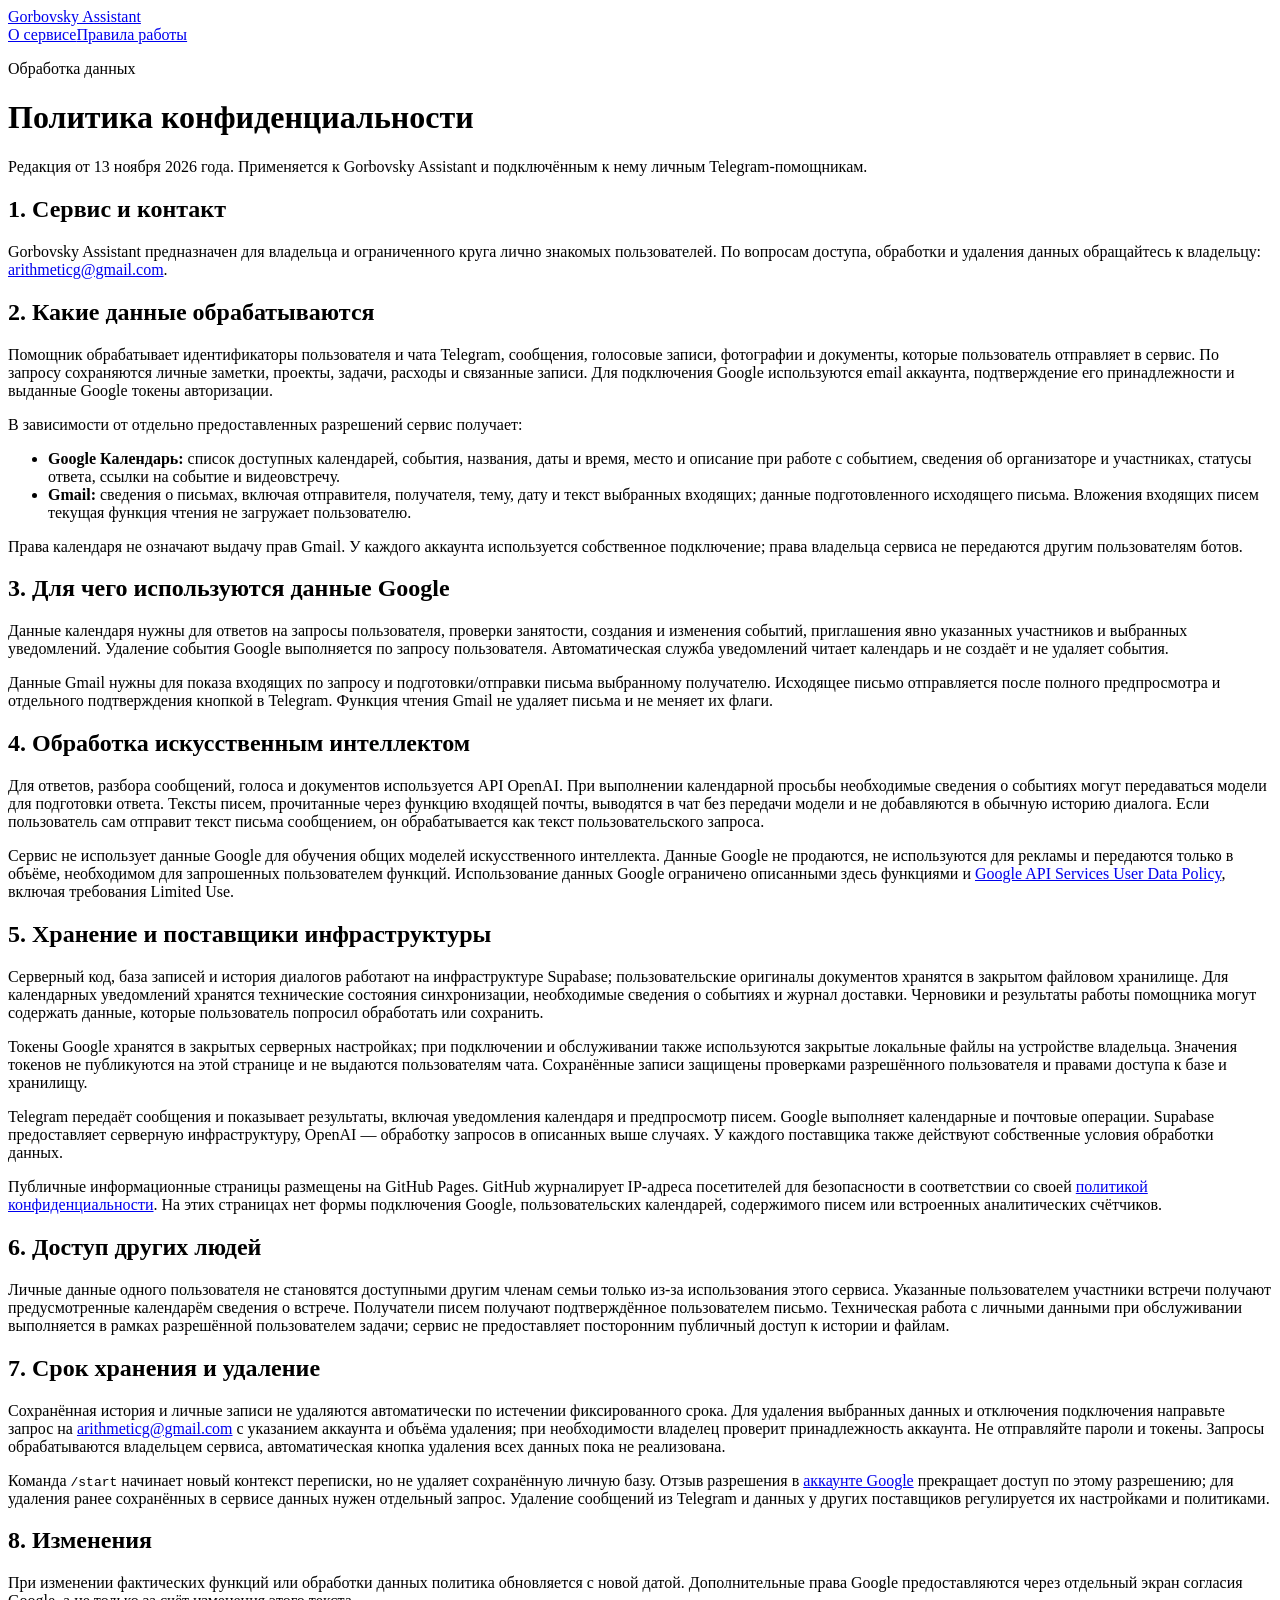
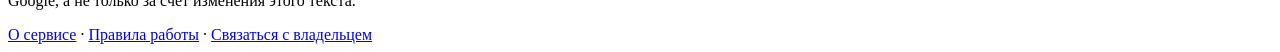
==== privacy.html @ ffb77140 "Publish Gorbovsky Assistant privacy.html" ====
<!doctype html>
<html lang="ru"><head><meta charset="utf-8"><meta name="viewport" content="width=device-width,initial-scale=1"><title>Конфиденциальность — Gorbovsky Assistant</title><link rel="stylesheet" href="site.css"></head><body>
<header><a href="index.html">Gorbovsky Assistant</a><nav aria-label="Навигация"><a href="index.html">О сервисе</a><a href="terms.html">Правила работы</a></nav></header><main>
<p class="eyebrow">Обработка данных</p><h1>Политика конфиденциальности</h1><p class="meta">Редакция от 13 ноября 2026 года. Применяется к Gorbovsky Assistant и подключённым к нему личным Telegram-помощникам.</p>
<h2>1. Сервис и контакт</h2><p>Gorbovsky Assistant предназначен для владельца и ограниченного круга лично знакомых пользователей. По вопросам доступа, обработки и удаления данных обращайтесь к владельцу: <a href="mailto:arithmeticg@gmail.com">arithmeticg@gmail.com</a>.</p>
<h2>2. Какие данные обрабатываются</h2><p>Помощник обрабатывает идентификаторы пользователя и чата Telegram, сообщения, голосовые записи, фотографии и документы, которые пользователь отправляет в сервис. По запросу сохраняются личные заметки, проекты, задачи, расходы и связанные записи. Для подключения Google используются email аккаунта, подтверждение его принадлежности и выданные Google токены авторизации.</p>
<p>В зависимости от отдельно предоставленных разрешений сервис получает:</p><ul><li><strong>Google Календарь:</strong> список доступных календарей, события, названия, даты и время, место и описание при работе с событием, сведения об организаторе и участниках, статусы ответа, ссылки на событие и видеовстречу.</li><li><strong>Gmail:</strong> сведения о письмах, включая отправителя, получателя, тему, дату и текст выбранных входящих; данные подготовленного исходящего письма. Вложения входящих писем текущая функция чтения не загружает пользователю.</li></ul><p>Права календаря не означают выдачу прав Gmail. У каждого аккаунта используется собственное подключение; права владельца сервиса не передаются другим пользователям ботов.</p>
<h2>3. Для чего используются данные Google</h2><p>Данные календаря нужны для ответов на запросы пользователя, проверки занятости, создания и изменения событий, приглашения явно указанных участников и выбранных уведомлений. Удаление события Google выполняется по запросу пользователя. Автоматическая служба уведомлений читает календарь и не создаёт и не удаляет события.</p><p>Данные Gmail нужны для показа входящих по запросу и подготовки/отправки письма выбранному получателю. Исходящее письмо отправляется после полного предпросмотра и отдельного подтверждения кнопкой в Telegram. Функция чтения Gmail не удаляет письма и не меняет их флаги.</p>
<h2>4. Обработка искусственным интеллектом</h2><p>Для ответов, разбора сообщений, голоса и документов используется API OpenAI. При выполнении календарной просьбы необходимые сведения о событиях могут передаваться модели для подготовки ответа. Тексты писем, прочитанные через функцию входящей почты, выводятся в чат без передачи модели и не добавляются в обычную историю диалога. Если пользователь сам отправит текст письма сообщением, он обрабатывается как текст пользовательского запроса.</p><p>Сервис не использует данные Google для обучения общих моделей искусственного интеллекта. Данные Google не продаются, не используются для рекламы и передаются только в объёме, необходимом для запрошенных пользователем функций. Использование данных Google ограничено описанными здесь функциями и <a href="https://developers.google.com/terms/api-services-user-data-policy">Google API Services User Data Policy</a>, включая требования Limited Use.</p>
<h2>5. Хранение и поставщики инфраструктуры</h2><p>Серверный код, база записей и история диалогов работают на инфраструктуре Supabase; пользовательские оригиналы документов хранятся в закрытом файловом хранилище. Для календарных уведомлений хранятся технические состояния синхронизации, необходимые сведения о событиях и журнал доставки. Черновики и результаты работы помощника могут содержать данные, которые пользователь попросил обработать или сохранить.</p><p>Токены Google хранятся в закрытых серверных настройках; при подключении и обслуживании также используются закрытые локальные файлы на устройстве владельца. Значения токенов не публикуются на этой странице и не выдаются пользователям чата. Сохранённые записи защищены проверками разрешённого пользователя и правами доступа к базе и хранилищу.</p><p>Telegram передаёт сообщения и показывает результаты, включая уведомления календаря и предпросмотр писем. Google выполняет календарные и почтовые операции. Supabase предоставляет серверную инфраструктуру, OpenAI — обработку запросов в описанных выше случаях. У каждого поставщика также действуют собственные условия обработки данных.</p>
<p>Публичные информационные страницы размещены на GitHub Pages. GitHub журналирует IP-адреса посетителей для безопасности в соответствии со своей <a href="https://docs.github.com/en/site-policy/privacy-policies/github-general-privacy-statement">политикой конфиденциальности</a>. На этих страницах нет формы подключения Google, пользовательских календарей, содержимого писем или встроенных аналитических счётчиков.</p>
<h2>6. Доступ других людей</h2><p>Личные данные одного пользователя не становятся доступными другим членам семьи только из-за использования этого сервиса. Указанные пользователем участники встречи получают предусмотренные календарём сведения о встрече. Получатели писем получают подтверждённое пользователем письмо. Техническая работа с личными данными при обслуживании выполняется в рамках разрешённой пользователем задачи; сервис не предоставляет посторонним публичный доступ к истории и файлам.</p>
<h2>7. Срок хранения и удаление</h2><p>Сохранённая история и личные записи не удаляются автоматически по истечении фиксированного срока. Для удаления выбранных данных и отключения подключения направьте запрос на <a href="mailto:arithmeticg@gmail.com">arithmeticg@gmail.com</a> с указанием аккаунта и объёма удаления; при необходимости владелец проверит принадлежность аккаунта. Не отправляйте пароли и токены. Запросы обрабатываются владельцем сервиса, автоматическая кнопка удаления всех данных пока не реализована.</p><p>Команда <code>/start</code> начинает новый контекст переписки, но не удаляет сохранённую личную базу. Отзыв разрешения в <a href="https://myaccount.google.com/connections">аккаунте Google</a> прекращает доступ по этому разрешению; для удаления ранее сохранённых в сервисе данных нужен отдельный запрос. Удаление сообщений из Telegram и данных у других поставщиков регулируется их настройками и политиками.</p>
<h2>8. Изменения</h2><p>При изменении фактических функций или обработки данных политика обновляется с новой датой. Дополнительные права Google предоставляются через отдельный экран согласия Google, а не только за счёт изменения этого текста.</p>
</main><footer><a href="index.html">О сервисе</a> · <a href="terms.html">Правила работы</a> · <a href="mailto:arithmeticg@gmail.com">Связаться с владельцем</a></footer></body></html>
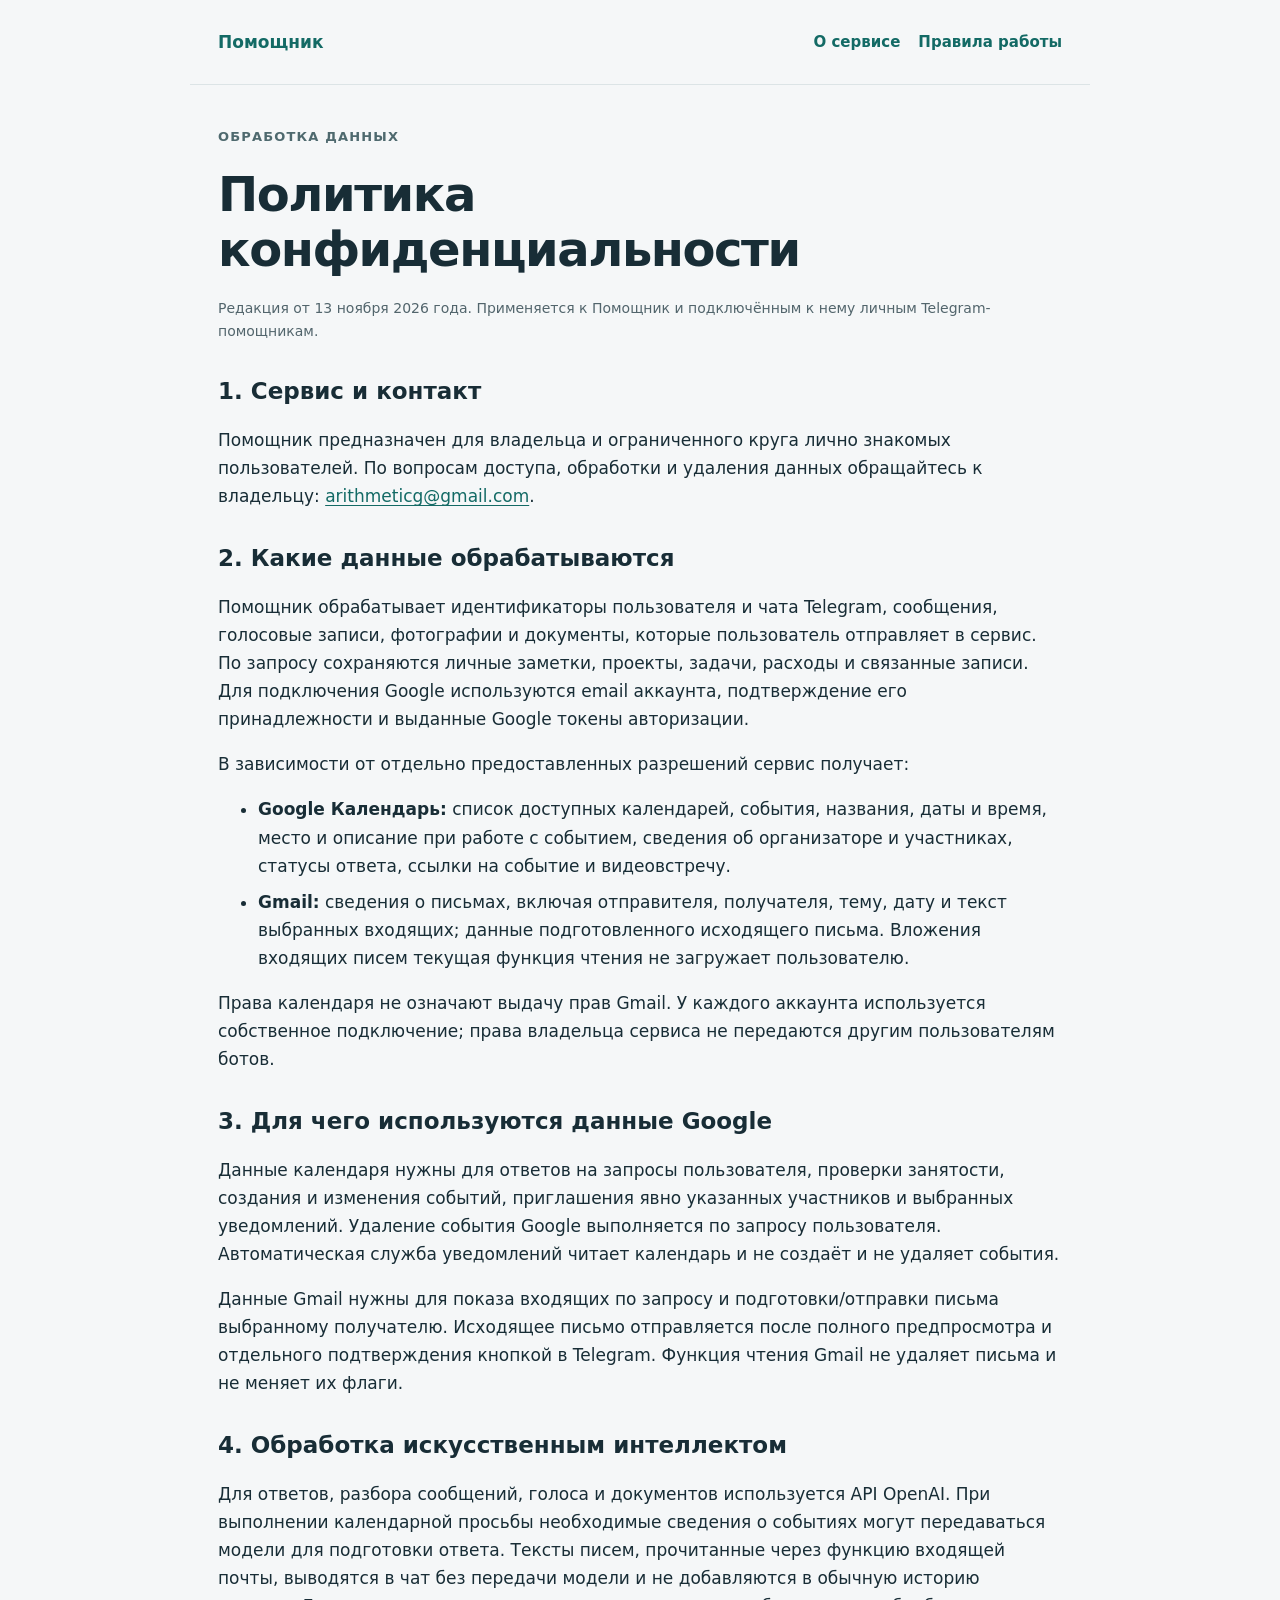
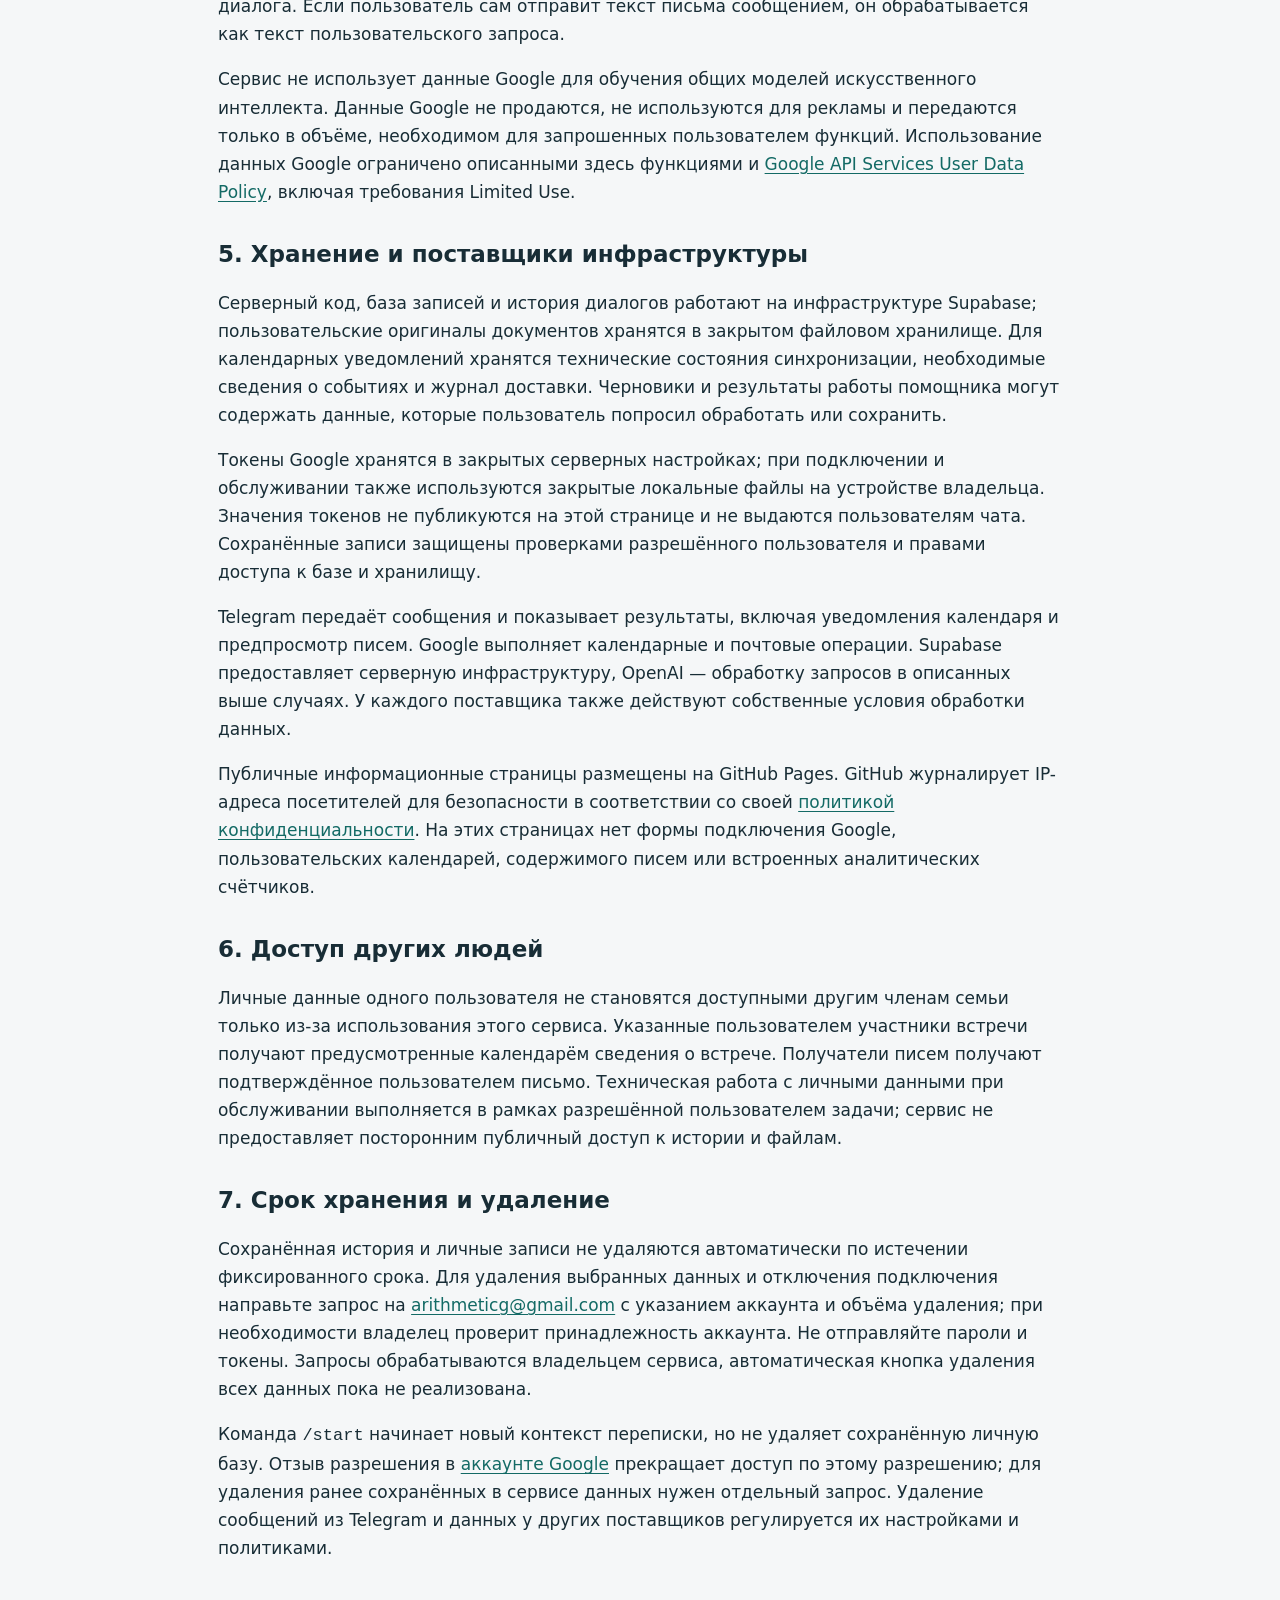
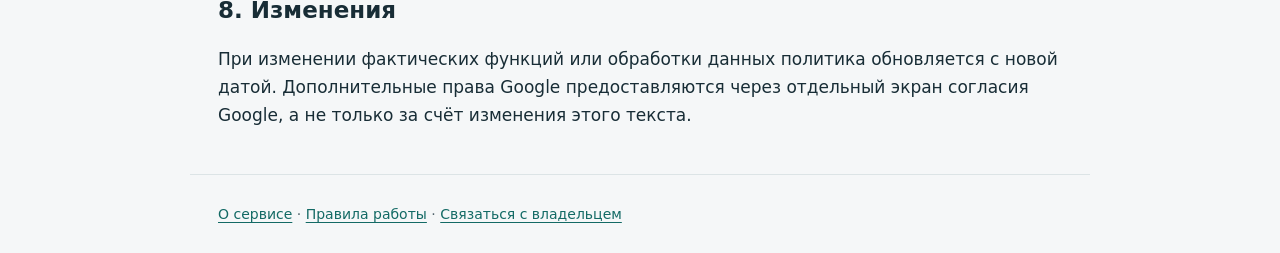
==== commit a9744884: "Use neutral application name Помощник" ====
--- a/privacy.html
+++ b/privacy.html
@@ -1,8 +1,8 @@
 <!doctype html>
-<html lang="ru"><head><meta charset="utf-8"><meta name="viewport" content="width=device-width,initial-scale=1"><title>Конфиденциальность — Gorbovsky Assistant</title><link rel="stylesheet" href="site.css"></head><body>
-<header><a href="index.html">Gorbovsky Assistant</a><nav aria-label="Навигация"><a href="index.html">О сервисе</a><a href="terms.html">Правила работы</a></nav></header><main>
-<p class="eyebrow">Обработка данных</p><h1>Политика конфиденциальности</h1><p class="meta">Редакция от 13 ноября 2026 года. Применяется к Gorbovsky Assistant и подключённым к нему личным Telegram-помощникам.</p>
-<h2>1. Сервис и контакт</h2><p>Gorbovsky Assistant предназначен для владельца и ограниченного круга лично знакомых пользователей. По вопросам доступа, обработки и удаления данных обращайтесь к владельцу: <a href="mailto:arithmeticg@gmail.com">arithmeticg@gmail.com</a>.</p>
+<html lang="ru"><head><meta charset="utf-8"><meta name="viewport" content="width=device-width,initial-scale=1"><title>Конфиденциальность — Помощник</title><link rel="stylesheet" href="site.css"></head><body>
+<header><a href="index.html">Помощник</a><nav aria-label="Навигация"><a href="index.html">О сервисе</a><a href="terms.html">Правила работы</a></nav></header><main>
+<p class="eyebrow">Обработка данных</p><h1>Политика конфиденциальности</h1><p class="meta">Редакция от 13 ноября 2026 года. Применяется к Помощник и подключённым к нему личным Telegram-помощникам.</p>
+<h2>1. Сервис и контакт</h2><p>Помощник предназначен для владельца и ограниченного круга лично знакомых пользователей. По вопросам доступа, обработки и удаления данных обращайтесь к владельцу: <a href="mailto:arithmeticg@gmail.com">arithmeticg@gmail.com</a>.</p>
 <h2>2. Какие данные обрабатываются</h2><p>Помощник обрабатывает идентификаторы пользователя и чата Telegram, сообщения, голосовые записи, фотографии и документы, которые пользователь отправляет в сервис. По запросу сохраняются личные заметки, проекты, задачи, расходы и связанные записи. Для подключения Google используются email аккаунта, подтверждение его принадлежности и выданные Google токены авторизации.</p>
 <p>В зависимости от отдельно предоставленных разрешений сервис получает:</p><ul><li><strong>Google Календарь:</strong> список доступных календарей, события, названия, даты и время, место и описание при работе с событием, сведения об организаторе и участниках, статусы ответа, ссылки на событие и видеовстречу.</li><li><strong>Gmail:</strong> сведения о письмах, включая отправителя, получателя, тему, дату и текст выбранных входящих; данные подготовленного исходящего письма. Вложения входящих писем текущая функция чтения не загружает пользователю.</li></ul><p>Права календаря не означают выдачу прав Gmail. У каждого аккаунта используется собственное подключение; права владельца сервиса не передаются другим пользователям ботов.</p>
 <h2>3. Для чего используются данные Google</h2><p>Данные календаря нужны для ответов на запросы пользователя, проверки занятости, создания и изменения событий, приглашения явно указанных участников и выбранных уведомлений. Удаление события Google выполняется по запросу пользователя. Автоматическая служба уведомлений читает календарь и не создаёт и не удаляет события.</p><p>Данные Gmail нужны для показа входящих по запросу и подготовки/отправки письма выбранному получателю. Исходящее письмо отправляется после полного предпросмотра и отдельного подтверждения кнопкой в Telegram. Функция чтения Gmail не удаляет письма и не меняет их флаги.</p>
--- a/site.css
+++ b/site.css
@@ -0,0 +1 @@
+:root{font-family:system-ui,-apple-system,BlinkMacSystemFont,"Segoe UI",sans-serif;color:#182d36;background:#f5f7f8;line-height:1.65;font-size:17px}*{box-sizing:border-box}body{margin:0}a{color:#136a65;text-underline-offset:3px}a:hover{color:#0a4945}header,main,footer{max-width:900px;margin:auto;padding:28px}header{display:flex;align-items:center;justify-content:space-between;gap:20px;border-bottom:1px solid #dce4e6}header a{font-weight:700;text-decoration:none}nav{display:flex;gap:18px;font-size:15px}.eyebrow{font-weight:650;font-size:13px;letter-spacing:.09em;text-transform:uppercase;color:#4e696e}h1{font-size:clamp(32px,5vw,48px);line-height:1.14;letter-spacing:-.03em;margin:20px 0}h2{font-size:23px;line-height:1.3;margin-top:34px}.lead{font-size:20px;color:#455c65;max-width:740px}.card{background:#fff;border:1px solid #dce4e6;border-radius:18px;padding:24px;margin:24px 0}.card h2{margin-top:0}li{margin:8px 0}footer{color:#52656c;font-size:14px;border-top:1px solid #dce4e6}p,li{overflow-wrap:anywhere}.notice{border-left:4px solid #368c80;padding-left:18px;color:#405962}.meta{font-size:14px;color:#52656c}@media(max-width:580px){header,main,footer{padding:22px}header{align-items:flex-start;flex-direction:column}nav{flex-wrap:wrap}.card{padding:20px}}
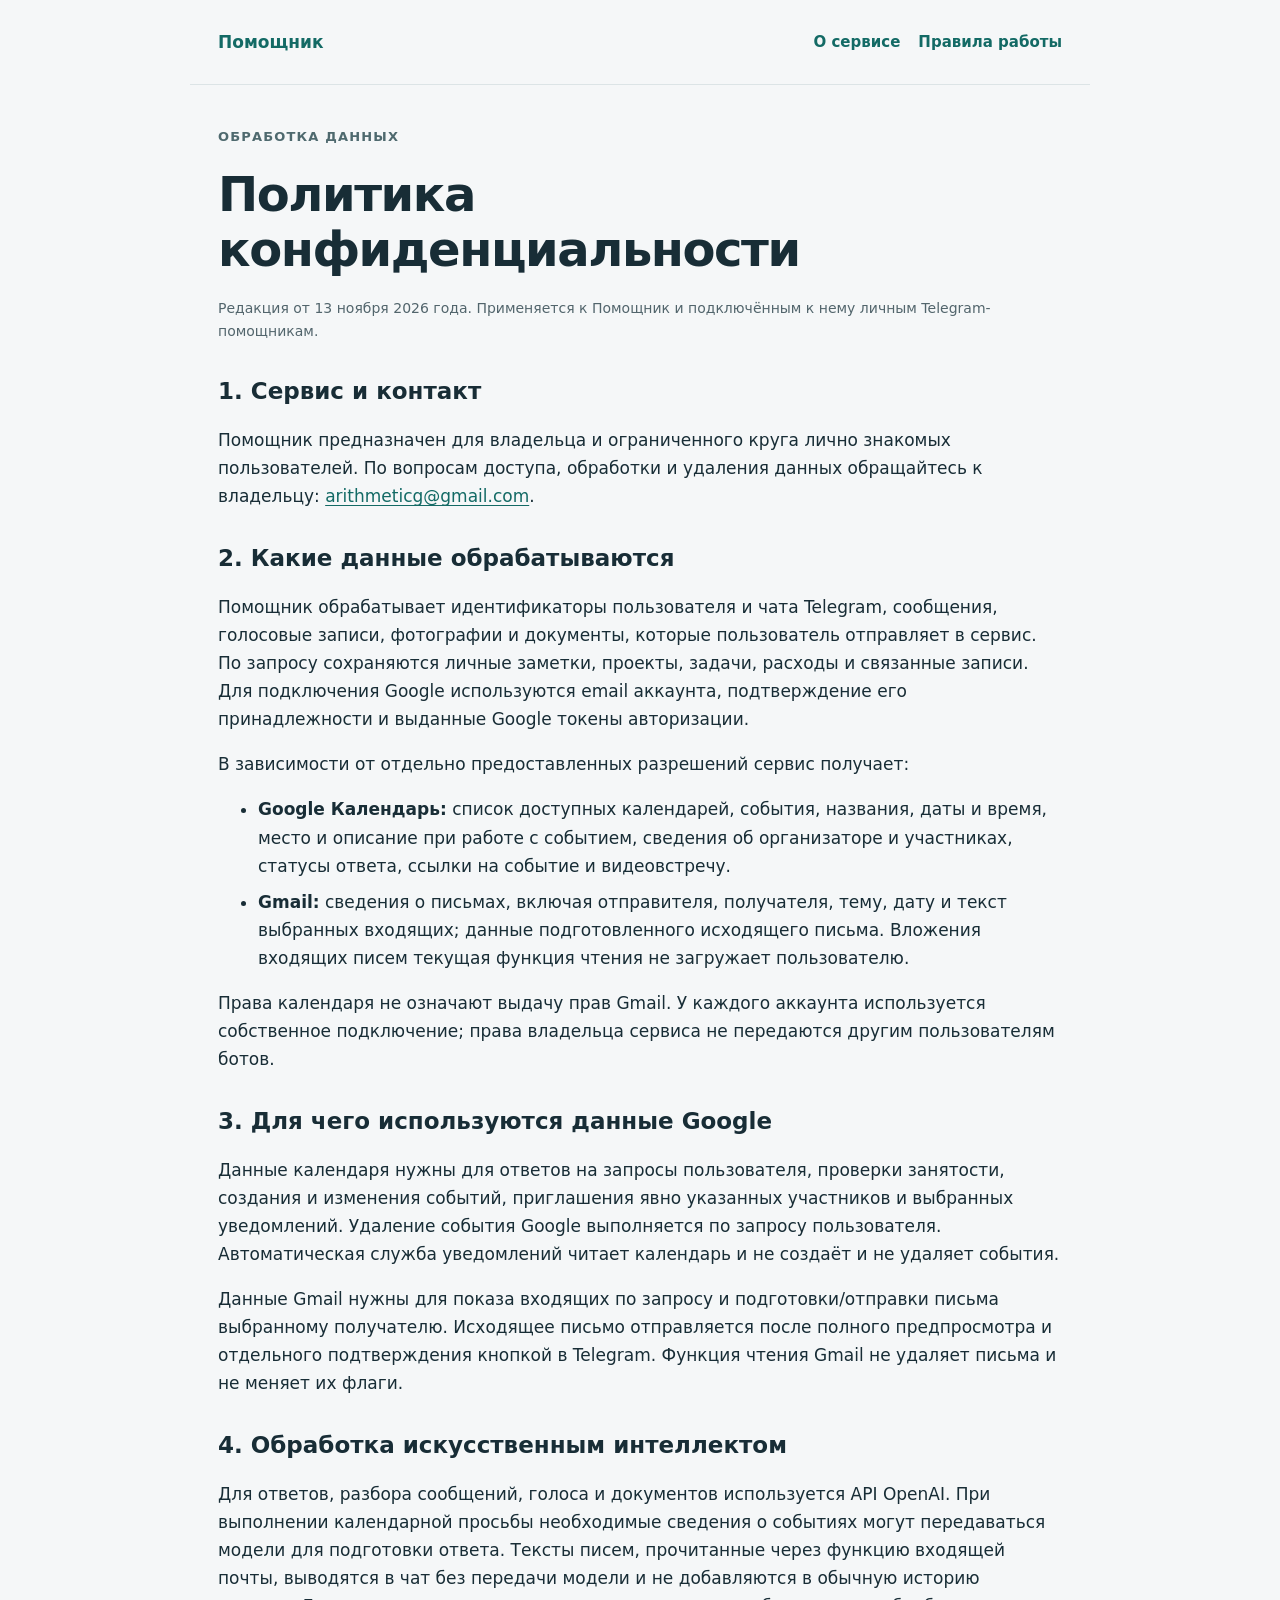
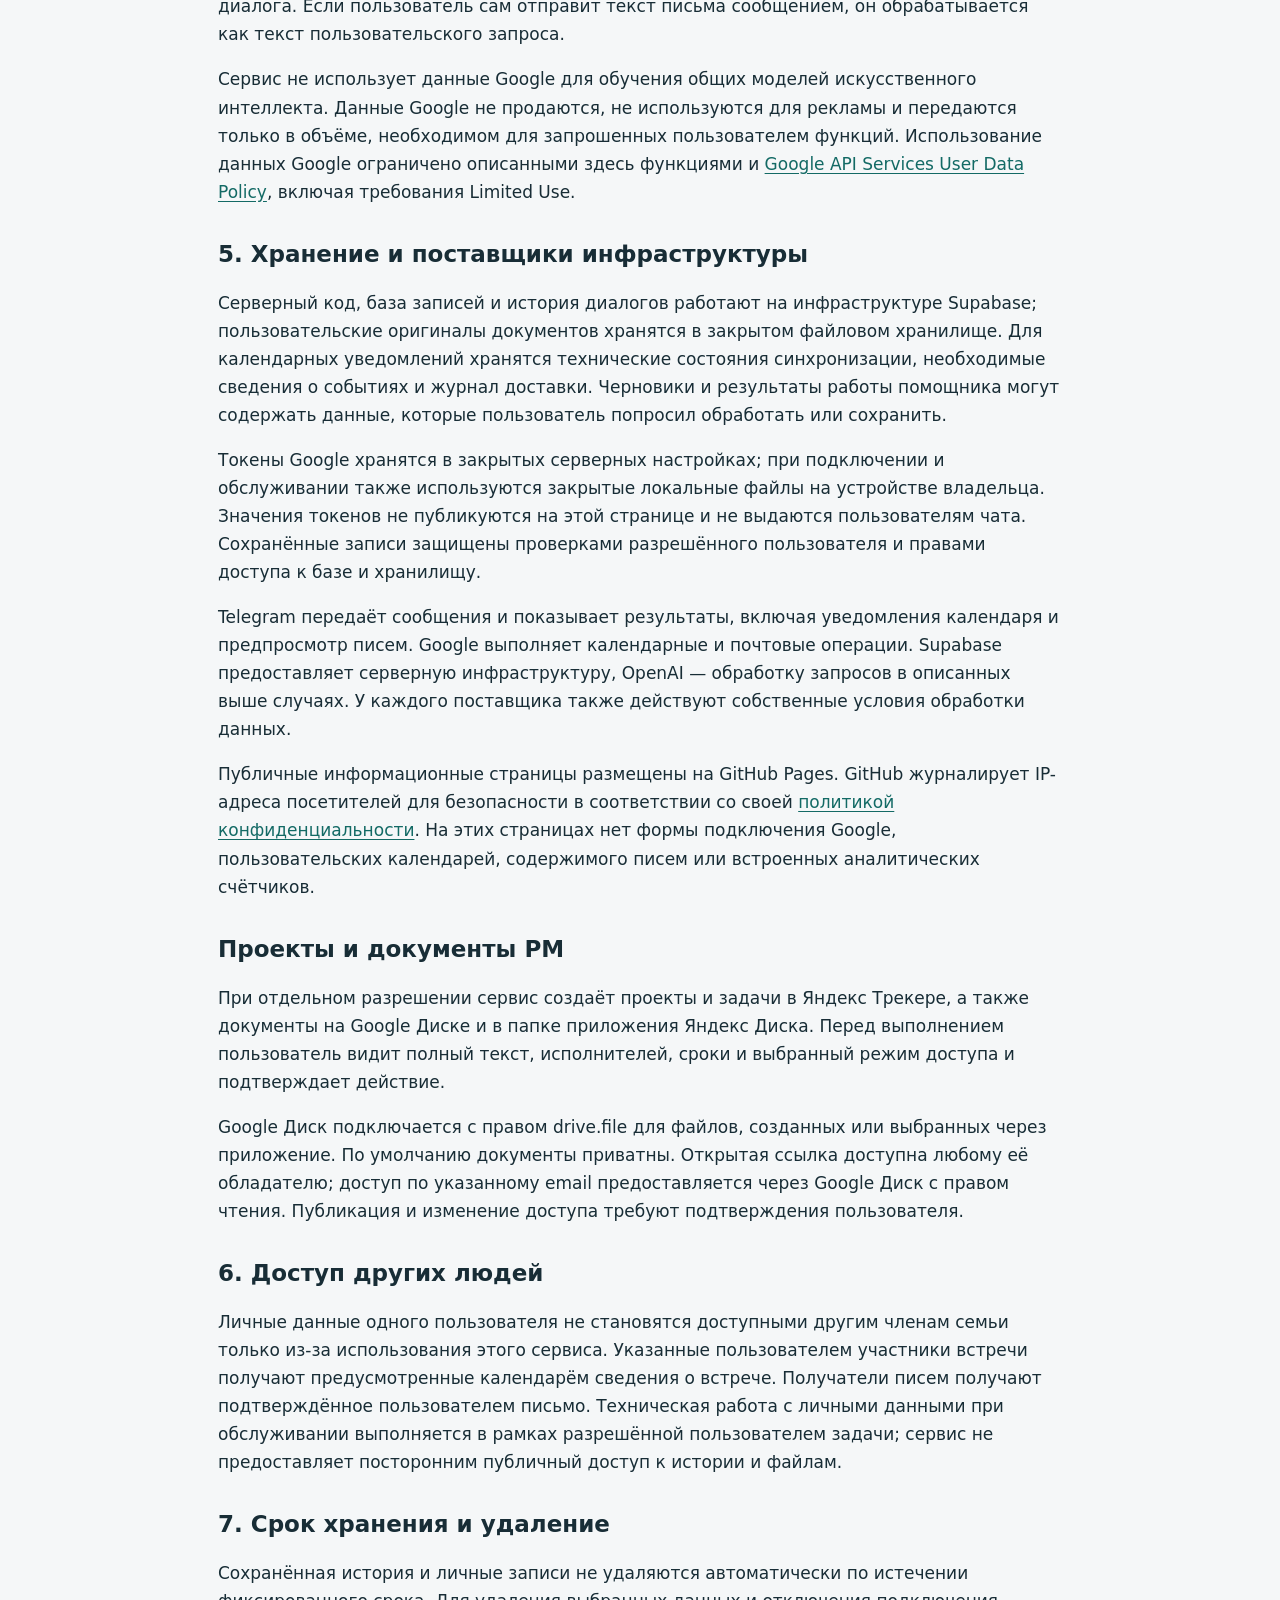
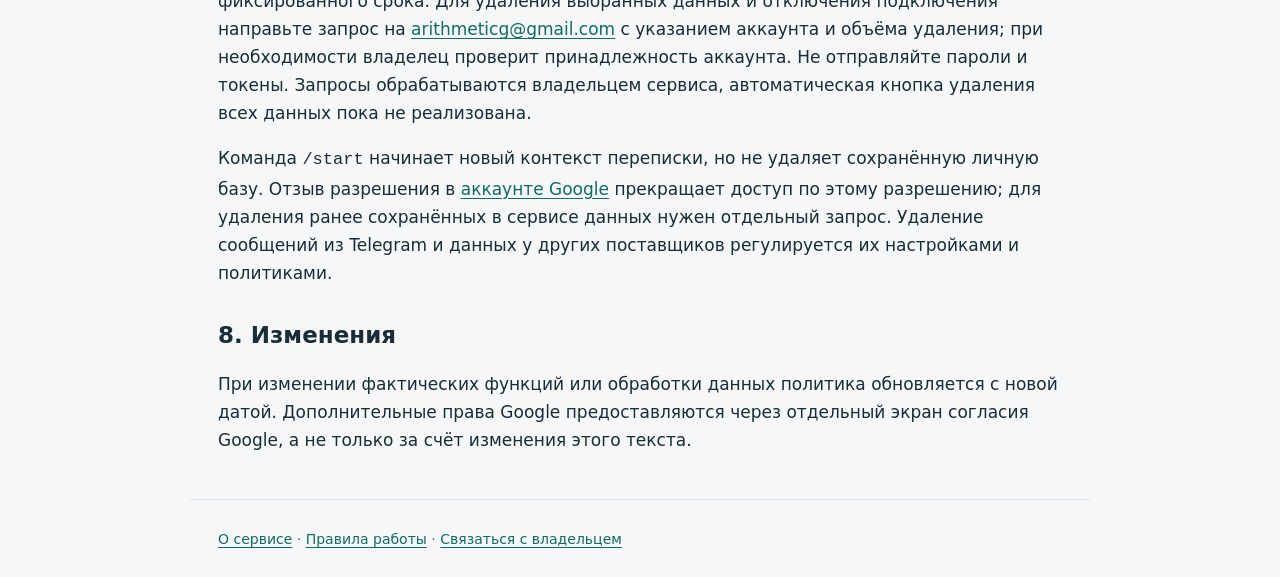
==== commit 463db5ae: "Explain PM project and file sharing functions; preserve existing public policy" ====
--- a/privacy.html
+++ b/privacy.html
@@ -9,6 +9,7 @@
 <h2>4. Обработка искусственным интеллектом</h2><p>Для ответов, разбора сообщений, голоса и документов используется API OpenAI. При выполнении календарной просьбы необходимые сведения о событиях могут передаваться модели для подготовки ответа. Тексты писем, прочитанные через функцию входящей почты, выводятся в чат без передачи модели и не добавляются в обычную историю диалога. Если пользователь сам отправит текст письма сообщением, он обрабатывается как текст пользовательского запроса.</p><p>Сервис не использует данные Google для обучения общих моделей искусственного интеллекта. Данные Google не продаются, не используются для рекламы и передаются только в объёме, необходимом для запрошенных пользователем функций. Использование данных Google ограничено описанными здесь функциями и <a href="https://developers.google.com/terms/api-services-user-data-policy">Google API Services User Data Policy</a>, включая требования Limited Use.</p>
 <h2>5. Хранение и поставщики инфраструктуры</h2><p>Серверный код, база записей и история диалогов работают на инфраструктуре Supabase; пользовательские оригиналы документов хранятся в закрытом файловом хранилище. Для календарных уведомлений хранятся технические состояния синхронизации, необходимые сведения о событиях и журнал доставки. Черновики и результаты работы помощника могут содержать данные, которые пользователь попросил обработать или сохранить.</p><p>Токены Google хранятся в закрытых серверных настройках; при подключении и обслуживании также используются закрытые локальные файлы на устройстве владельца. Значения токенов не публикуются на этой странице и не выдаются пользователям чата. Сохранённые записи защищены проверками разрешённого пользователя и правами доступа к базе и хранилищу.</p><p>Telegram передаёт сообщения и показывает результаты, включая уведомления календаря и предпросмотр писем. Google выполняет календарные и почтовые операции. Supabase предоставляет серверную инфраструктуру, OpenAI — обработку запросов в описанных выше случаях. У каждого поставщика также действуют собственные условия обработки данных.</p>
 <p>Публичные информационные страницы размещены на GitHub Pages. GitHub журналирует IP-адреса посетителей для безопасности в соответствии со своей <a href="https://docs.github.com/en/site-policy/privacy-policies/github-general-privacy-statement">политикой конфиденциальности</a>. На этих страницах нет формы подключения Google, пользовательских календарей, содержимого писем или встроенных аналитических счётчиков.</p>
+<h2>Проекты и документы PM</h2><p>При отдельном разрешении сервис создаёт проекты и задачи в Яндекс Трекере, а также документы на Google Диске и в папке приложения Яндекс Диска. Перед выполнением пользователь видит полный текст, исполнителей, сроки и выбранный режим доступа и подтверждает действие.</p><p>Google Диск подключается с правом drive.file для файлов, созданных или выбранных через приложение. По умолчанию документы приватны. Открытая ссылка доступна любому её обладателю; доступ по указанному email предоставляется через Google Диск с правом чтения. Публикация и изменение доступа требуют подтверждения пользователя.</p>
 <h2>6. Доступ других людей</h2><p>Личные данные одного пользователя не становятся доступными другим членам семьи только из-за использования этого сервиса. Указанные пользователем участники встречи получают предусмотренные календарём сведения о встрече. Получатели писем получают подтверждённое пользователем письмо. Техническая работа с личными данными при обслуживании выполняется в рамках разрешённой пользователем задачи; сервис не предоставляет посторонним публичный доступ к истории и файлам.</p>
 <h2>7. Срок хранения и удаление</h2><p>Сохранённая история и личные записи не удаляются автоматически по истечении фиксированного срока. Для удаления выбранных данных и отключения подключения направьте запрос на <a href="mailto:arithmeticg@gmail.com">arithmeticg@gmail.com</a> с указанием аккаунта и объёма удаления; при необходимости владелец проверит принадлежность аккаунта. Не отправляйте пароли и токены. Запросы обрабатываются владельцем сервиса, автоматическая кнопка удаления всех данных пока не реализована.</p><p>Команда <code>/start</code> начинает новый контекст переписки, но не удаляет сохранённую личную базу. Отзыв разрешения в <a href="https://myaccount.google.com/connections">аккаунте Google</a> прекращает доступ по этому разрешению; для удаления ранее сохранённых в сервисе данных нужен отдельный запрос. Удаление сообщений из Telegram и данных у других поставщиков регулируется их настройками и политиками.</p>
 <h2>8. Изменения</h2><p>При изменении фактических функций или обработки данных политика обновляется с новой датой. Дополнительные права Google предоставляются через отдельный экран согласия Google, а не только за счёт изменения этого текста.</p>
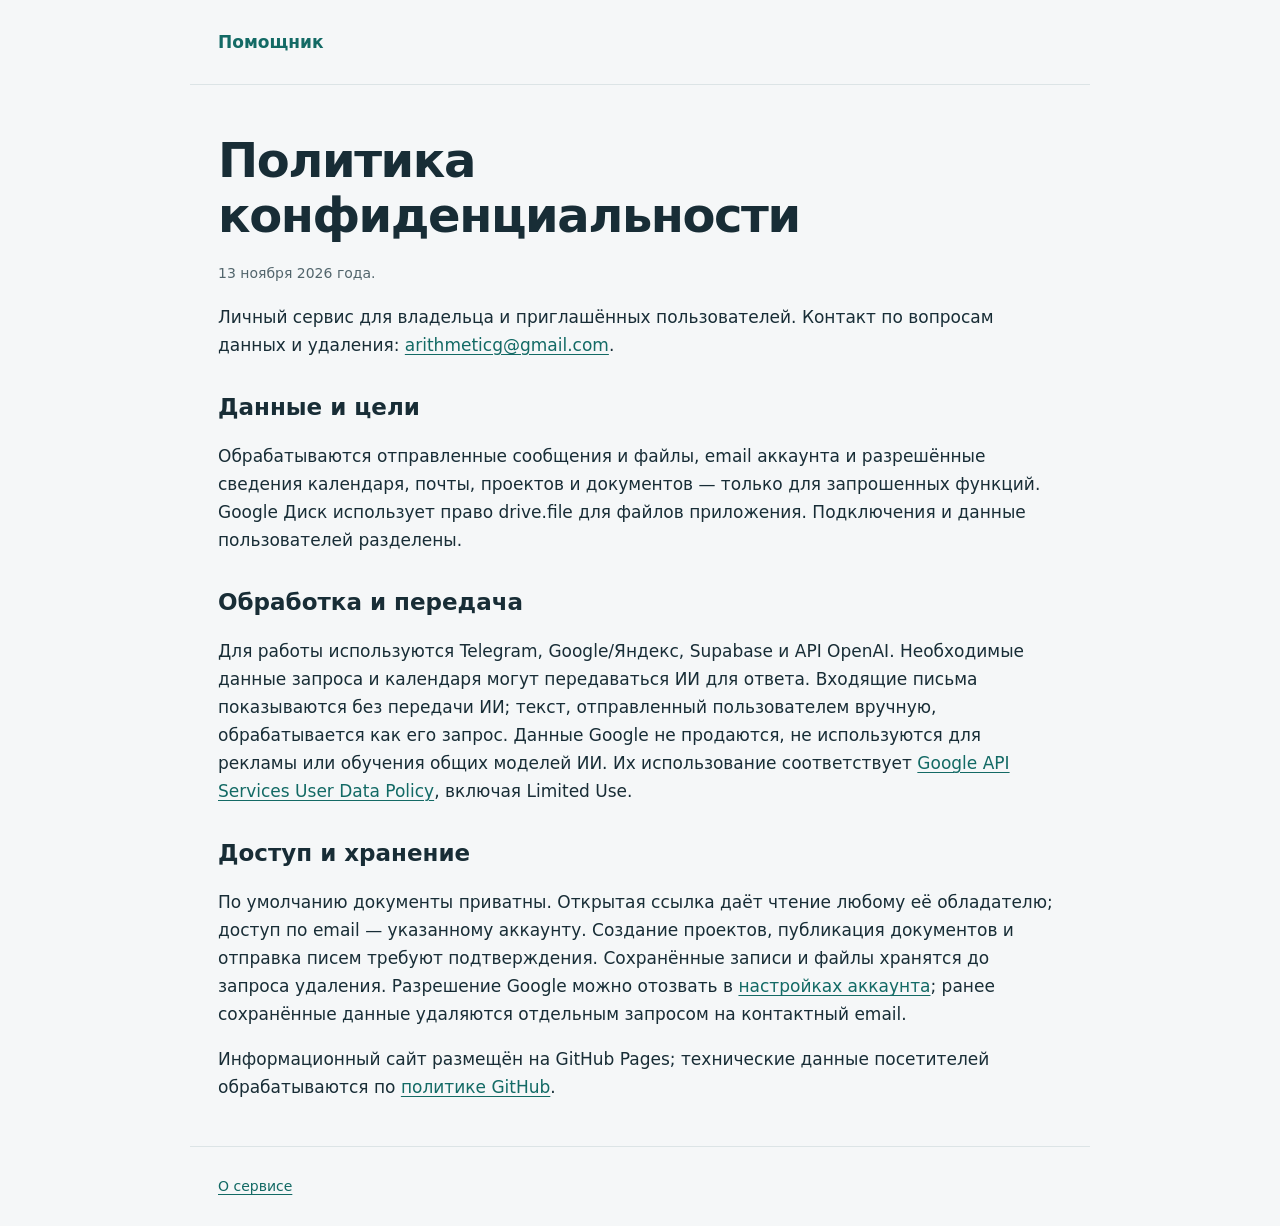
==== commit 6c33b388: "Minimize privacy policy at owner's request; remove operational details" ====
--- a/privacy.html
+++ b/privacy.html
@@ -1,16 +1,9 @@
 <!doctype html>
 <html lang="ru"><head><meta charset="utf-8"><meta name="viewport" content="width=device-width,initial-scale=1"><title>Конфиденциальность — Помощник</title><link rel="stylesheet" href="site.css"></head><body>
-<header><a href="index.html">Помощник</a><nav aria-label="Навигация"><a href="index.html">О сервисе</a><a href="terms.html">Правила работы</a></nav></header><main>
-<p class="eyebrow">Обработка данных</p><h1>Политика конфиденциальности</h1><p class="meta">Редакция от 13 ноября 2026 года. Применяется к Помощник и подключённым к нему личным Telegram-помощникам.</p>
-<h2>1. Сервис и контакт</h2><p>Помощник предназначен для владельца и ограниченного круга лично знакомых пользователей. По вопросам доступа, обработки и удаления данных обращайтесь к владельцу: <a href="mailto:arithmeticg@gmail.com">arithmeticg@gmail.com</a>.</p>
-<h2>2. Какие данные обрабатываются</h2><p>Помощник обрабатывает идентификаторы пользователя и чата Telegram, сообщения, голосовые записи, фотографии и документы, которые пользователь отправляет в сервис. По запросу сохраняются личные заметки, проекты, задачи, расходы и связанные записи. Для подключения Google используются email аккаунта, подтверждение его принадлежности и выданные Google токены авторизации.</p>
-<p>В зависимости от отдельно предоставленных разрешений сервис получает:</p><ul><li><strong>Google Календарь:</strong> список доступных календарей, события, названия, даты и время, место и описание при работе с событием, сведения об организаторе и участниках, статусы ответа, ссылки на событие и видеовстречу.</li><li><strong>Gmail:</strong> сведения о письмах, включая отправителя, получателя, тему, дату и текст выбранных входящих; данные подготовленного исходящего письма. Вложения входящих писем текущая функция чтения не загружает пользователю.</li></ul><p>Права календаря не означают выдачу прав Gmail. У каждого аккаунта используется собственное подключение; права владельца сервиса не передаются другим пользователям ботов.</p>
-<h2>3. Для чего используются данные Google</h2><p>Данные календаря нужны для ответов на запросы пользователя, проверки занятости, создания и изменения событий, приглашения явно указанных участников и выбранных уведомлений. Удаление события Google выполняется по запросу пользователя. Автоматическая служба уведомлений читает календарь и не создаёт и не удаляет события.</p><p>Данные Gmail нужны для показа входящих по запросу и подготовки/отправки письма выбранному получателю. Исходящее письмо отправляется после полного предпросмотра и отдельного подтверждения кнопкой в Telegram. Функция чтения Gmail не удаляет письма и не меняет их флаги.</p>
-<h2>4. Обработка искусственным интеллектом</h2><p>Для ответов, разбора сообщений, голоса и документов используется API OpenAI. При выполнении календарной просьбы необходимые сведения о событиях могут передаваться модели для подготовки ответа. Тексты писем, прочитанные через функцию входящей почты, выводятся в чат без передачи модели и не добавляются в обычную историю диалога. Если пользователь сам отправит текст письма сообщением, он обрабатывается как текст пользовательского запроса.</p><p>Сервис не использует данные Google для обучения общих моделей искусственного интеллекта. Данные Google не продаются, не используются для рекламы и передаются только в объёме, необходимом для запрошенных пользователем функций. Использование данных Google ограничено описанными здесь функциями и <a href="https://developers.google.com/terms/api-services-user-data-policy">Google API Services User Data Policy</a>, включая требования Limited Use.</p>
-<h2>5. Хранение и поставщики инфраструктуры</h2><p>Серверный код, база записей и история диалогов работают на инфраструктуре Supabase; пользовательские оригиналы документов хранятся в закрытом файловом хранилище. Для календарных уведомлений хранятся технические состояния синхронизации, необходимые сведения о событиях и журнал доставки. Черновики и результаты работы помощника могут содержать данные, которые пользователь попросил обработать или сохранить.</p><p>Токены Google хранятся в закрытых серверных настройках; при подключении и обслуживании также используются закрытые локальные файлы на устройстве владельца. Значения токенов не публикуются на этой странице и не выдаются пользователям чата. Сохранённые записи защищены проверками разрешённого пользователя и правами доступа к базе и хранилищу.</p><p>Telegram передаёт сообщения и показывает результаты, включая уведомления календаря и предпросмотр писем. Google выполняет календарные и почтовые операции. Supabase предоставляет серверную инфраструктуру, OpenAI — обработку запросов в описанных выше случаях. У каждого поставщика также действуют собственные условия обработки данных.</p>
-<p>Публичные информационные страницы размещены на GitHub Pages. GitHub журналирует IP-адреса посетителей для безопасности в соответствии со своей <a href="https://docs.github.com/en/site-policy/privacy-policies/github-general-privacy-statement">политикой конфиденциальности</a>. На этих страницах нет формы подключения Google, пользовательских календарей, содержимого писем или встроенных аналитических счётчиков.</p>
-<h2>Проекты и документы PM</h2><p>При отдельном разрешении сервис создаёт проекты и задачи в Яндекс Трекере, а также документы на Google Диске и в папке приложения Яндекс Диска. Перед выполнением пользователь видит полный текст, исполнителей, сроки и выбранный режим доступа и подтверждает действие.</p><p>Google Диск подключается с правом drive.file для файлов, созданных или выбранных через приложение. По умолчанию документы приватны. Открытая ссылка доступна любому её обладателю; доступ по указанному email предоставляется через Google Диск с правом чтения. Публикация и изменение доступа требуют подтверждения пользователя.</p>
-<h2>6. Доступ других людей</h2><p>Личные данные одного пользователя не становятся доступными другим членам семьи только из-за использования этого сервиса. Указанные пользователем участники встречи получают предусмотренные календарём сведения о встрече. Получатели писем получают подтверждённое пользователем письмо. Техническая работа с личными данными при обслуживании выполняется в рамках разрешённой пользователем задачи; сервис не предоставляет посторонним публичный доступ к истории и файлам.</p>
-<h2>7. Срок хранения и удаление</h2><p>Сохранённая история и личные записи не удаляются автоматически по истечении фиксированного срока. Для удаления выбранных данных и отключения подключения направьте запрос на <a href="mailto:arithmeticg@gmail.com">arithmeticg@gmail.com</a> с указанием аккаунта и объёма удаления; при необходимости владелец проверит принадлежность аккаунта. Не отправляйте пароли и токены. Запросы обрабатываются владельцем сервиса, автоматическая кнопка удаления всех данных пока не реализована.</p><p>Команда <code>/start</code> начинает новый контекст переписки, но не удаляет сохранённую личную базу. Отзыв разрешения в <a href="https://myaccount.google.com/connections">аккаунте Google</a> прекращает доступ по этому разрешению; для удаления ранее сохранённых в сервисе данных нужен отдельный запрос. Удаление сообщений из Telegram и данных у других поставщиков регулируется их настройками и политиками.</p>
-<h2>8. Изменения</h2><p>При изменении фактических функций или обработки данных политика обновляется с новой датой. Дополнительные права Google предоставляются через отдельный экран согласия Google, а не только за счёт изменения этого текста.</p>
-</main><footer><a href="index.html">О сервисе</a> · <a href="terms.html">Правила работы</a> · <a href="mailto:arithmeticg@gmail.com">Связаться с владельцем</a></footer></body></html>
+<header><a href="index.html">Помощник</a></header><main><h1>Политика конфиденциальности</h1><p class="meta">13 ноября 2026 года.</p>
+<p>Личный сервис для владельца и приглашённых пользователей. Контакт по вопросам данных и удаления: <a href="mailto:arithmeticg@gmail.com">arithmeticg@gmail.com</a>.</p>
+<h2>Данные и цели</h2><p>Обрабатываются отправленные сообщения и файлы, email аккаунта и разрешённые сведения календаря, почты, проектов и документов — только для запрошенных функций. Google Диск использует право drive.file для файлов приложения. Подключения и данные пользователей разделены.</p>
+<h2>Обработка и передача</h2><p>Для работы используются Telegram, Google/Яндекс, Supabase и API OpenAI. Необходимые данные запроса и календаря могут передаваться ИИ для ответа. Входящие письма показываются без передачи ИИ; текст, отправленный пользователем вручную, обрабатывается как его запрос. Данные Google не продаются, не используются для рекламы или обучения общих моделей ИИ. Их использование соответствует <a href="https://developers.google.com/terms/api-services-user-data-policy">Google API Services User Data Policy</a>, включая Limited Use.</p>
+<h2>Доступ и хранение</h2><p>По умолчанию документы приватны. Открытая ссылка даёт чтение любому её обладателю; доступ по email — указанному аккаунту. Создание проектов, публикация документов и отправка писем требуют подтверждения. Сохранённые записи и файлы хранятся до запроса удаления. Разрешение Google можно отозвать в <a href="https://myaccount.google.com/connections">настройках аккаунта</a>; ранее сохранённые данные удаляются отдельным запросом на контактный email.</p>
+<p>Информационный сайт размещён на GitHub Pages; технические данные посетителей обрабатываются по <a href="https://docs.github.com/en/site-policy/privacy-policies/github-general-privacy-statement">политике GitHub</a>.</p>
+</main><footer><a href="index.html">О сервисе</a></footer></body></html>
